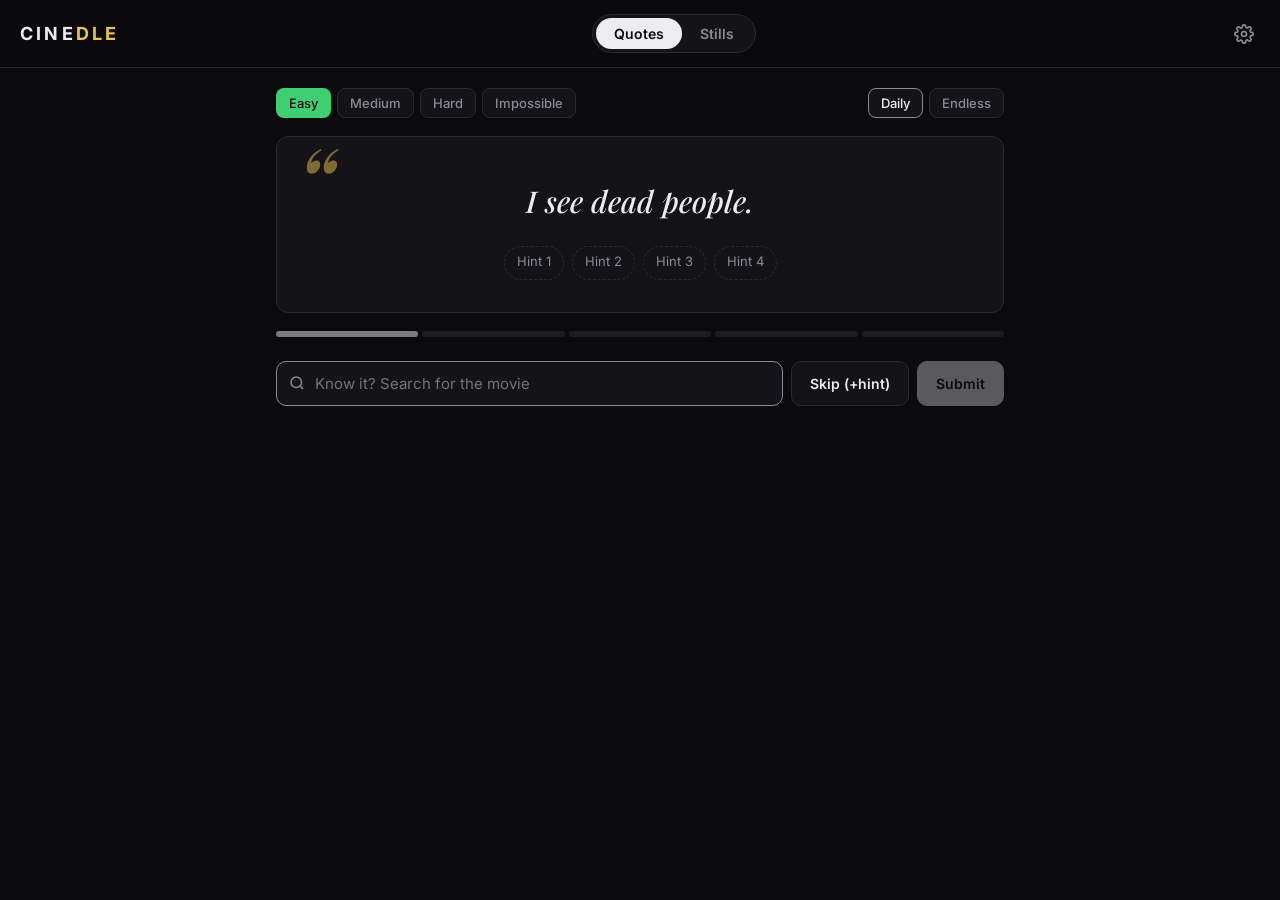
==== Cinedle/index.html @ 58786566 "Add Cinedle: movie quote and still-frame guessing game Daily and endless play with easy/medium/hard/" ====
<!doctype html>
<html lang="en">
<head>
  <meta charset="utf-8" />
  <meta name="viewport" content="width=device-width, initial-scale=1" />
  <title>Cinedle — guess the movie</title>
  <meta name="description" content="Guess the movie from a famous quote or a still frame." />
  <link rel="preconnect" href="https://fonts.googleapis.com" />
  <link rel="stylesheet" href="https://fonts.googleapis.com/css2?family=Inter:wght@400;500;600;700&family=Playfair+Display:ital,wght@1,500&display=swap" />
  <link rel="stylesheet" href="style.css" />
</head>
<body>
  <header class="top">
    <div class="brand">CINE<span>DLE</span></div>
    <nav class="modes" role="tablist">
      <button class="mode" data-mode="quotes" role="tab">Quotes</button>
      <button class="mode" data-mode="stills" role="tab">Stills</button>
    </nav>
    <button class="icon-btn" id="settingsBtn" title="Settings" aria-label="Settings">
      <svg viewBox="0 0 24 24" width="20" height="20" fill="none" stroke="currentColor" stroke-width="2"><circle cx="12" cy="12" r="3"/><path d="M19.4 15a1.7 1.7 0 0 0 .3 1.8l.1.1a2 2 0 1 1-2.8 2.8l-.1-.1a1.7 1.7 0 0 0-1.8-.3 1.7 1.7 0 0 0-1 1.5V21a2 2 0 1 1-4 0v-.1a1.7 1.7 0 0 0-1.1-1.5 1.7 1.7 0 0 0-1.8.3l-.1.1a2 2 0 1 1-2.8-2.8l.1-.1a1.7 1.7 0 0 0 .3-1.8 1.7 1.7 0 0 0-1.5-1H3a2 2 0 1 1 0-4h.1a1.7 1.7 0 0 0 1.5-1.1 1.7 1.7 0 0 0-.3-1.8l-.1-.1a2 2 0 1 1 2.8-2.8l.1.1a1.7 1.7 0 0 0 1.8.3H9a1.7 1.7 0 0 0 1-1.5V3a2 2 0 1 1 4 0v.1a1.7 1.7 0 0 0 1 1.5 1.7 1.7 0 0 0 1.8-.3l.1-.1a2 2 0 1 1 2.8 2.8l-.1.1a1.7 1.7 0 0 0-.3 1.8V9a1.7 1.7 0 0 0 1.5 1H21a2 2 0 1 1 0 4h-.1a1.7 1.7 0 0 0-1.5 1z"/></svg>
    </button>
  </header>

  <main>
    <div class="controls">
      <div class="levels" id="levels">
        <button class="level" data-level="easy">Easy</button>
        <button class="level" data-level="medium">Medium</button>
        <button class="level" data-level="hard">Hard</button>
        <button class="level" data-level="impossible">Impossible</button>
      </div>
      <div class="play-type">
        <button class="pt" data-type="daily">Daily</button>
        <button class="pt" data-type="endless">Endless</button>
      </div>
    </div>

    <section id="stage"></section>

    <div class="attempts" id="attempts"></div>
    <ol class="guesses" id="guesses"></ol>

    <div class="guess-bar" id="guessBar">
      <div class="search">
        <svg class="search-ico" viewBox="0 0 24 24" width="18" height="18" fill="none" stroke="currentColor" stroke-width="2"><circle cx="11" cy="11" r="7"/><path d="m20 20-3.5-3.5"/></svg>
        <input id="guessInput" type="text" autocomplete="off" spellcheck="false" placeholder="Know it? Search for the movie" />
        <ul class="suggestions" id="suggestions" role="listbox"></ul>
      </div>
      <div class="actions">
        <button class="btn ghost" id="skipBtn">Skip</button>
        <button class="btn primary" id="submitBtn" disabled>Submit</button>
      </div>
    </div>

    <section class="result" id="result" hidden></section>
  </main>

  <dialog id="settings">
    <form method="dialog">
      <h2>Settings</h2>
      <p class="muted">The <b>Stills</b> game pulls real frames from The Movie Database (TMDB). Paste a free TMDB API key (v3 key or v4 read token) to turn it on. It's saved only in this browser.</p>
      <label for="tmdbKey">TMDB API key</label>
      <input id="tmdbKey" type="text" spellcheck="false" placeholder="e.g. 1a2b3c4d…" />
      <p class="small muted">Get one at themoviedb.org → Settings → API. Quotes work without it.</p>
      <div class="dialog-actions">
        <button class="btn ghost" value="cancel">Close</button>
        <button class="btn primary" id="saveKey" value="save">Save</button>
      </div>
    </form>
  </dialog>

  <div class="toast" id="toast"></div>

  <script src="config.js"></script>
  <script src="data/quotes.js"></script>
  <script src="data/stills.js"></script>
  <script src="data/movies.js"></script>
  <script src="app.js"></script>
</body>
</html>
---- Cinedle/style.css ----
:root {
  --bg: #0b0b0d;
  --panel: #141418;
  --panel-2: #1c1c22;
  --line: #2a2a32;
  --text: #ececf1;
  --muted: #8b8b97;
  --accent: #e8c547;
  --good: #3ecf72;
  --bad: #f05454;
  --skip: #5a5a66;
  --radius: 12px;
}

* { box-sizing: border-box; }
html, body { margin: 0; background: var(--bg); color: var(--text); }
body {
  font-family: Inter, system-ui, -apple-system, Segoe UI, Roboto, sans-serif;
  min-height: 100vh;
  -webkit-font-smoothing: antialiased;
}
button { font: inherit; color: inherit; cursor: pointer; }
[hidden] { display: none !important; }

/* Header */
.top {
  display: flex; align-items: center; justify-content: space-between; gap: 16px;
  padding: 14px 20px; border-bottom: 1px solid var(--line);
  position: sticky; top: 0; background: rgba(11, 11, 13, .9); backdrop-filter: blur(8px); z-index: 10;
}
.brand { font-weight: 700; letter-spacing: .18em; font-size: 18px; }
.brand span { color: var(--accent); }
.modes { display: flex; background: var(--panel); border: 1px solid var(--line); border-radius: 999px; padding: 3px; }
.mode { background: none; border: 0; padding: 7px 18px; border-radius: 999px; color: var(--muted); font-weight: 600; font-size: 14px; }
.mode.active { background: var(--text); color: var(--bg); }
.icon-btn { background: none; border: 0; color: var(--muted); padding: 6px; border-radius: 8px; display: grid; place-items: center; }
.icon-btn:hover { color: var(--text); background: var(--panel); }

main { max-width: 760px; margin: 0 auto; padding: 20px 16px 80px; }

/* Level + type pickers */
.controls { display: flex; justify-content: space-between; align-items: center; gap: 12px; flex-wrap: wrap; margin-bottom: 18px; }
.levels, .play-type { display: flex; gap: 6px; flex-wrap: wrap; }
.level, .pt {
  background: var(--panel); border: 1px solid var(--line); color: var(--muted);
  padding: 6px 12px; border-radius: 8px; font-size: 13px; font-weight: 500;
}
.level:hover, .pt:hover { color: var(--text); }
.level.active { color: var(--bg); border-color: transparent; }
.level.active[data-level="easy"] { background: #3ecf72; }
.level.active[data-level="medium"] { background: #e8c547; }
.level.active[data-level="hard"] { background: #f08a3c; }
.level.active[data-level="impossible"] { background: #f05454; }
.pt.active { color: var(--text); border-color: var(--muted); }

/* Quote card */
.quote-card {
  background: var(--panel); border: 1px solid var(--line); border-radius: var(--radius);
  padding: 44px 32px 32px; text-align: center; position: relative;
}
.quote-card::before {
  content: "\201C"; position: absolute; top: -6px; left: 18px;
  font: italic 500 96px/1 "Playfair Display", serif; color: var(--accent); opacity: .5;
}
.quote-text { font: italic 500 clamp(22px, 4vw, 30px)/1.35 "Playfair Display", Georgia, serif; margin: 0; }
.hints { display: flex; flex-wrap: wrap; justify-content: center; gap: 8px; margin-top: 24px; min-height: 34px; }
.hint {
  font-size: 13px; padding: 6px 12px; border-radius: 999px; background: var(--panel-2);
  border: 1px solid var(--line); animation: pop .25s ease;
}
.hint b { color: var(--accent); font-weight: 600; margin-right: 4px; }
.hint.locked { color: var(--muted); border-style: dashed; background: none; }

/* Stills frame */
.frame {
  position: relative; aspect-ratio: 16 / 9; border-radius: var(--radius); overflow: hidden;
  background: #000; border: 1px solid var(--line);
}
.frame img {
  width: 100%; height: 100%; object-fit: cover; display: block;
  transition: transform .5s ease, opacity .3s ease;
}
.frame img.loading { opacity: 0; }
.frame .frame-msg { position: absolute; inset: 0; display: grid; place-items: center; color: var(--muted); font-size: 14px; text-align: center; padding: 20px; }
.frame .badge {
  position: absolute; top: 10px; left: 10px; background: rgba(0,0,0,.65); padding: 4px 10px;
  border-radius: 999px; font-size: 12px; font-weight: 600; letter-spacing: .04em;
}
.thumbs { display: flex; gap: 6px; margin-top: 10px; justify-content: center; }
.thumb {
  width: 40px; height: 30px; border-radius: 6px; border: 1px solid var(--line); background: var(--panel);
  font-size: 12px; font-weight: 600; color: var(--muted);
}
.thumb:disabled { opacity: .35; cursor: default; }
.thumb.on { border-color: var(--text); color: var(--text); }

.setup { background: var(--panel); border: 1px solid var(--line); border-radius: var(--radius); padding: 28px; text-align: center; }
.setup h3 { margin: 0 0 8px; }
.setup p { color: var(--muted); margin: 0 0 16px; line-height: 1.5; }
.setup .row { display: flex; gap: 8px; max-width: 460px; margin: 0 auto; }
.setup input { flex: 1; }

/* Attempt bar (like songless segments) */
.attempts { display: flex; gap: 4px; margin: 18px 0 10px; }
.attempts .seg { flex: 1; height: 6px; border-radius: 3px; background: var(--panel-2); }
.seg.wrong { background: var(--bad); }
.seg.skip { background: var(--skip); }
.seg.right { background: var(--good); }
.seg.current { background: var(--text); opacity: .5; }

/* Guess list */
.guesses { list-style: none; padding: 0; margin: 0 0 14px; display: grid; gap: 6px; }
.guesses li {
  display: flex; align-items: center; gap: 10px; padding: 10px 14px; border-radius: 10px;
  background: var(--panel); border: 1px solid var(--line); font-size: 14px; animation: pop .2s ease;
}
.guesses li .ico { width: 18px; text-align: center; font-weight: 700; }
.guesses li.wrong .ico { color: var(--bad); }
.guesses li.skip { color: var(--muted); }
.guesses li.right { border-color: var(--good); }
.guesses li.right .ico { color: var(--good); }
.guesses li .yr { color: var(--muted); margin-left: auto; font-size: 13px; }

/* Guess bar */
.guess-bar { display: flex; gap: 8px; align-items: stretch; }
.search { position: relative; flex: 1; }
.search-ico { position: absolute; left: 12px; top: 50%; transform: translateY(-50%); color: var(--muted); pointer-events: none; }
input[type="text"] {
  width: 100%; background: var(--panel); border: 1px solid var(--line); color: var(--text);
  border-radius: 10px; padding: 12px 14px; font: inherit; font-size: 15px; outline: none;
}
.search input { padding-left: 38px; }
input[type="text"]:focus { border-color: var(--muted); }
.suggestions {
  position: absolute; left: 0; right: 0; bottom: calc(100% + 6px); margin: 0; padding: 4px; list-style: none;
  background: var(--panel-2); border: 1px solid var(--line); border-radius: 10px; max-height: 280px; overflow-y: auto;
  box-shadow: 0 12px 40px rgba(0,0,0,.6); z-index: 5;
}
.suggestions:empty { display: none; }
.suggestions li { padding: 9px 12px; border-radius: 7px; cursor: pointer; display: flex; justify-content: space-between; gap: 12px; font-size: 14px; }
.suggestions li .yr { color: var(--muted); font-size: 13px; }
.suggestions li mark { background: none; color: var(--accent); font-weight: 600; }
.suggestions li.hl, .suggestions li:hover { background: var(--line); }

.actions { display: flex; gap: 8px; }
.btn { border-radius: 10px; padding: 0 18px; font-weight: 600; font-size: 14px; border: 1px solid var(--line); min-height: 44px; }
.btn.primary { background: var(--text); color: var(--bg); border-color: var(--text); }
.btn.primary:disabled { opacity: .35; cursor: default; }
.btn.ghost { background: var(--panel); }
.btn.ghost:hover { border-color: var(--muted); }

/* Result */
.result { margin-top: 18px; background: var(--panel); border: 1px solid var(--line); border-radius: var(--radius); padding: 24px; text-align: center; animation: pop .3s ease; }
.result .verdict { font-size: 13px; font-weight: 700; letter-spacing: .12em; text-transform: uppercase; }
.result .verdict.win { color: var(--good); }
.result .verdict.lose { color: var(--bad); }
.result h2 { margin: 8px 0 4px; font-size: 24px; }
.result .sub { color: var(--muted); margin: 0 0 16px; }
.result .poster { width: 120px; border-radius: 8px; margin: 4px auto 14px; display: block; }
.stats { display: flex; justify-content: center; gap: 28px; margin: 16px 0; }
.stats div { display: grid; }
.stats b { font-size: 22px; }
.stats span { font-size: 11px; color: var(--muted); text-transform: uppercase; letter-spacing: .08em; }
.result .row { display: flex; gap: 8px; justify-content: center; flex-wrap: wrap; }
.countdown { color: var(--muted); font-size: 13px; margin-top: 12px; }

/* Dialog */
dialog { background: var(--panel); color: var(--text); border: 1px solid var(--line); border-radius: var(--radius); padding: 24px; width: min(460px, 92vw); }
dialog::backdrop { background: rgba(0,0,0,.7); }
dialog h2 { margin: 0 0 8px; }
dialog label { font-size: 13px; font-weight: 600; display: block; margin: 14px 0 6px; }
.dialog-actions { display: flex; justify-content: flex-end; gap: 8px; margin-top: 18px; }
.muted { color: var(--muted); line-height: 1.5; }
.small { font-size: 12px; }

.toast {
  position: fixed; left: 50%; bottom: 24px; transform: translate(-50%, 20px); opacity: 0;
  background: var(--text); color: var(--bg); padding: 10px 16px; border-radius: 10px; font-weight: 600; font-size: 14px;
  transition: all .25s ease; pointer-events: none; z-index: 50;
}
.toast.show { opacity: 1; transform: translate(-50%, 0); }

@keyframes pop { from { opacity: 0; transform: translateY(4px); } to { opacity: 1; transform: none; } }

@media (max-width: 560px) {
  .top { padding: 12px 14px; }
  .brand { font-size: 15px; }
  .mode { padding: 6px 12px; }
  .quote-card { padding: 40px 18px 24px; }
  .guess-bar { flex-direction: column; }
  .actions .btn { flex: 1; }
  .suggestions { bottom: auto; top: calc(100% + 6px); }
}
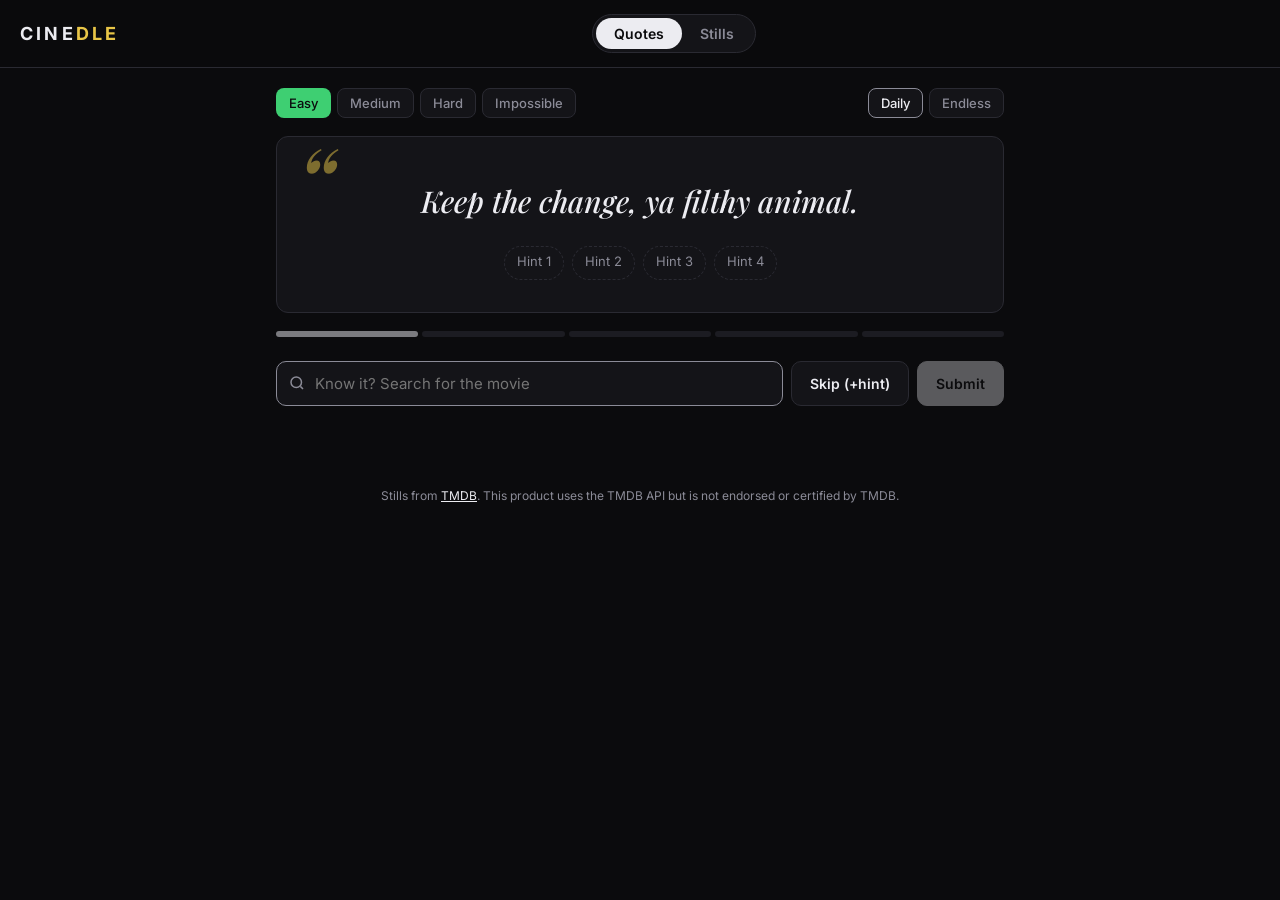
==== commit b32e1369: "Cinedle: build stills ahead of time so players never need a TMDB key A GitHub Action reads the TMDB_" ====
--- a/Cinedle/index.html
+++ b/Cinedle/index.html
@@ -16,9 +16,7 @@
       <button class="mode" data-mode="quotes" role="tab">Quotes</button>
       <button class="mode" data-mode="stills" role="tab">Stills</button>
     </nav>
-    <button class="icon-btn" id="settingsBtn" title="Settings" aria-label="Settings">
-      <svg viewBox="0 0 24 24" width="20" height="20" fill="none" stroke="currentColor" stroke-width="2"><circle cx="12" cy="12" r="3"/><path d="M19.4 15a1.7 1.7 0 0 0 .3 1.8l.1.1a2 2 0 1 1-2.8 2.8l-.1-.1a1.7 1.7 0 0 0-1.8-.3 1.7 1.7 0 0 0-1 1.5V21a2 2 0 1 1-4 0v-.1a1.7 1.7 0 0 0-1.1-1.5 1.7 1.7 0 0 0-1.8.3l-.1.1a2 2 0 1 1-2.8-2.8l.1-.1a1.7 1.7 0 0 0 .3-1.8 1.7 1.7 0 0 0-1.5-1H3a2 2 0 1 1 0-4h.1a1.7 1.7 0 0 0 1.5-1.1 1.7 1.7 0 0 0-.3-1.8l-.1-.1a2 2 0 1 1 2.8-2.8l.1.1a1.7 1.7 0 0 0 1.8.3H9a1.7 1.7 0 0 0 1-1.5V3a2 2 0 1 1 4 0v.1a1.7 1.7 0 0 0 1 1.5 1.7 1.7 0 0 0 1.8-.3l.1-.1a2 2 0 1 1 2.8 2.8l-.1.1a1.7 1.7 0 0 0-.3 1.8V9a1.7 1.7 0 0 0 1.5 1H21a2 2 0 1 1 0 4h-.1a1.7 1.7 0 0 0-1.5 1z"/></svg>
-    </button>
+    <span class="top-spacer"></span>
   </header>
 
   <main>
@@ -55,25 +53,16 @@
     <section class="result" id="result" hidden></section>
   </main>
 
-  <dialog id="settings">
-    <form method="dialog">
-      <h2>Settings</h2>
-      <p class="muted">The <b>Stills</b> game pulls real frames from The Movie Database (TMDB). Paste a free TMDB API key (v3 key or v4 read token) to turn it on. It's saved only in this browser.</p>
-      <label for="tmdbKey">TMDB API key</label>
-      <input id="tmdbKey" type="text" spellcheck="false" placeholder="e.g. 1a2b3c4d…" />
-      <p class="small muted">Get one at themoviedb.org → Settings → API. Quotes work without it.</p>
-      <div class="dialog-actions">
-        <button class="btn ghost" value="cancel">Close</button>
-        <button class="btn primary" id="saveKey" value="save">Save</button>
-      </div>
-    </form>
-  </dialog>
+  <footer class="credit">
+    Stills from <a href="https://www.themoviedb.org/" target="_blank" rel="noopener">TMDB</a>.
+    This product uses the TMDB API but is not endorsed or certified by TMDB.
+  </footer>
 
   <div class="toast" id="toast"></div>
 
-  <script src="config.js"></script>
   <script src="data/quotes.js"></script>
   <script src="data/stills.js"></script>
+  <script src="data/stills-images.js"></script>
   <script src="data/movies.js"></script>
   <script src="app.js"></script>
 </body>
--- a/Cinedle/style.css
+++ b/Cinedle/style.css
@@ -33,6 +33,9 @@
 .modes { display: flex; background: var(--panel); border: 1px solid var(--line); border-radius: 999px; padding: 3px; }
 .mode { background: none; border: 0; padding: 7px 18px; border-radius: 999px; color: var(--muted); font-weight: 600; font-size: 14px; }
 .mode.active { background: var(--text); color: var(--bg); }
+.top-spacer { width: 32px; }
+.credit { text-align: center; color: var(--muted); font-size: 12px; padding: 0 16px 32px; line-height: 1.6; }
+.credit a { color: var(--text); }
 .icon-btn { background: none; border: 0; color: var(--muted); padding: 6px; border-radius: 8px; display: grid; place-items: center; }
 .icon-btn:hover { color: var(--text); background: var(--panel); }
 
@@ -164,12 +167,6 @@
 .result .row { display: flex; gap: 8px; justify-content: center; flex-wrap: wrap; }
 .countdown { color: var(--muted); font-size: 13px; margin-top: 12px; }
 
-/* Dialog */
-dialog { background: var(--panel); color: var(--text); border: 1px solid var(--line); border-radius: var(--radius); padding: 24px; width: min(460px, 92vw); }
-dialog::backdrop { background: rgba(0,0,0,.7); }
-dialog h2 { margin: 0 0 8px; }
-dialog label { font-size: 13px; font-weight: 600; display: block; margin: 14px 0 6px; }
-.dialog-actions { display: flex; justify-content: flex-end; gap: 8px; margin-top: 18px; }
 .muted { color: var(--muted); line-height: 1.5; }
 .small { font-size: 12px; }
 
